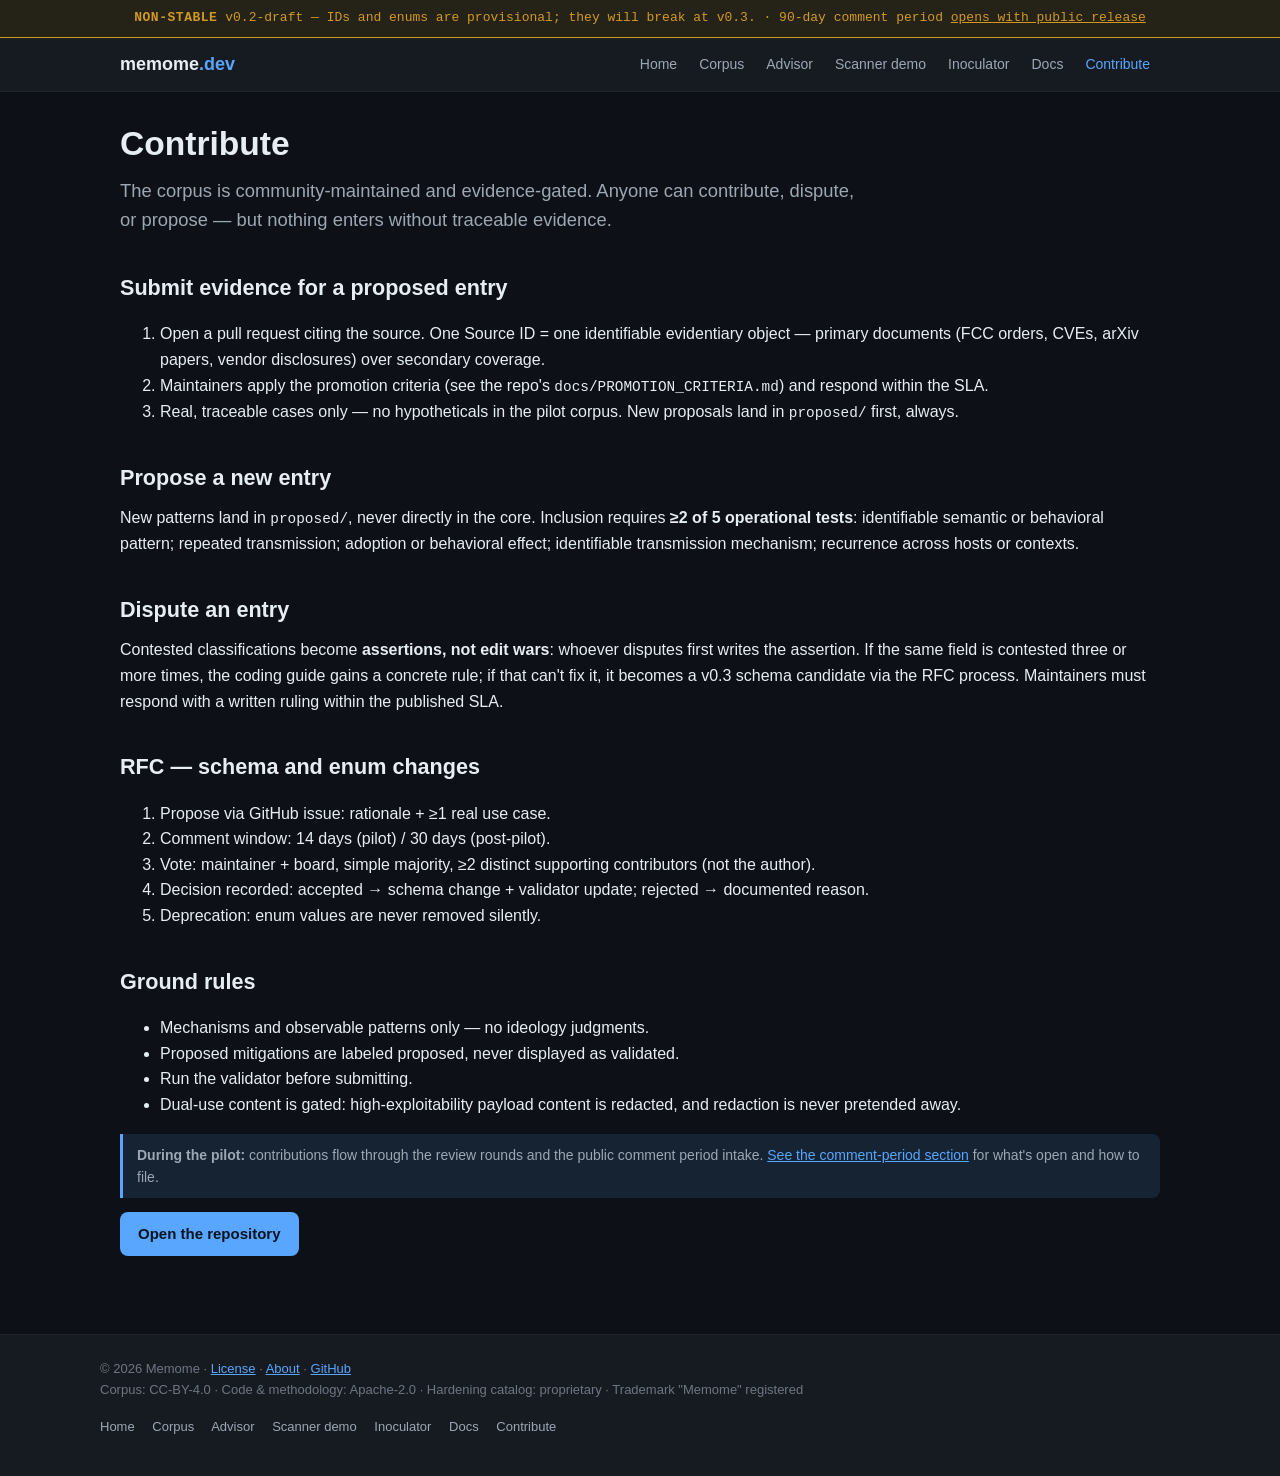
==== website/contribute.html @ 2af3780e "Memome public launch repo: corpus v0.2-draft (92 entries, all tiers), schema, governance docs, and s" ====
<!DOCTYPE html>
<html lang="en">
<head>
  <meta charset="UTF-8">
  <meta name="viewport" content="width=device-width, initial-scale=1.0">
  <title>Contribute — Memome</title>
  <meta name="description" content="Contribute evidence, disputes, and RFCs to the open Memome corpus. Inclusion requires ≥2 of 5 operational tests.">
  <link rel="stylesheet" href="assets/css/site.css">
</head>
<body>
  <div id="status-banner" class="status-banner"></div>
  <header class="site">
    <div class="nav-wrap">
      <a class="brand" href="index.html">memome<span>.dev</span></a>
      <nav class="main">
        <a href="index.html">Home</a>
        <a href="corpus.html">Corpus</a>
        <a href="advisor.html">Advisor</a>
        <a href="scanner.html">Scanner demo</a>
        <a href="inoculator.html">Inoculator</a>
        <a href="docs.html">Docs</a>
        <a href="contribute.html">Contribute</a>
      </nav>
    </div>
  </header>

  <main>
    <h1>Contribute</h1>
    <p class="lead">The corpus is community-maintained and evidence-gated. Anyone can contribute,
      dispute, or propose — but nothing enters without traceable evidence.</p>

    <h2 class="section-anchor" id="evidence">Submit evidence for a proposed entry</h2>
    <ol>
      <li>Open a pull request citing the source. One Source ID = one identifiable evidentiary object —
        primary documents (FCC orders, CVEs, arXiv papers, vendor disclosures) over secondary coverage.</li>
      <li>Maintainers apply the promotion criteria (see the repo's <code>docs/PROMOTION_CRITERIA.md</code>)
        and respond within the SLA.</li>
      <li>Real, traceable cases only — no hypotheticals in the pilot corpus. New proposals land in
        <code>proposed/</code> first, always.</li>
    </ol>

    <h2 class="section-anchor" id="new">Propose a new entry</h2>
    <p>New patterns land in <code>proposed/</code>, never directly in the core. Inclusion requires
      <b>≥2 of 5 operational tests</b>: identifiable semantic or behavioral pattern; repeated
      transmission; adoption or behavioral effect; identifiable transmission mechanism; recurrence
      across hosts or contexts.</p>

    <h2 class="section-anchor" id="dispute">Dispute an entry</h2>
    <p>Contested classifications become <b>assertions, not edit wars</b>: whoever disputes first writes
      the assertion. If the same field is contested three or more times, the coding guide gains a
      concrete rule; if that can't fix it, it becomes a v0.3 schema candidate via the RFC process.
      Maintainers must respond with a written ruling within the published SLA.</p>

    <h2 class="section-anchor" id="rfc">RFC — schema and enum changes</h2>
    <ol>
      <li>Propose via GitHub issue: rationale + ≥1 real use case.</li>
      <li>Comment window: 14 days (pilot) / 30 days (post-pilot).</li>
      <li>Vote: maintainer + board, simple majority, ≥2 distinct supporting contributors (not the author).</li>
      <li>Decision recorded: accepted → schema change + validator update; rejected → documented reason.</li>
      <li>Deprecation: enum values are never removed silently.</li>
    </ol>

    <h2 class="section-anchor" id="rules">Ground rules</h2>
    <ul>
      <li>Mechanisms and observable patterns only — no ideology judgments.</li>
      <li>Proposed mitigations are labeled proposed, never displayed as validated.</li>
      <li>Run the validator before submitting.</li>
      <li>Dual-use content is gated: high-exploitability payload content is redacted, and redaction is
        never pretended away.</li>
    </ul>

    <div class="note">
      <b>During the pilot:</b> contributions flow through the review rounds and the public comment
      period intake. <a href="docs.html#comment-period">See the comment-period section</a> for what's
      open and how to file.
    </div>
    <p><a class="btn" href="https://github.com/memome-dev/memome" rel="noopener">Open the repository</a></p>
  </main>

  <footer id="site-footer" class="site"></footer>
  <script src="assets/js/site.js"></script>
  <script>MEMOME.setActiveNav("contribute/");</script>
</body>
</html>
---- website/assets/css/site.css ----
/* Memome site styles — static-first, zero dependencies. */

:root {
  --bg: #0d1117;
  --bg-soft: #161b22;
  --bg-card: #1c2128;
  --border: #30363d;
  --border-soft: #21262d;
  --text: #e6edf3;
  --text-dim: #9da7b3;
  --text-faint: #6e7681;
  --accent: #58a6ff;
  --accent-soft: rgba(88, 166, 255, 0.12);
  --warn: #d29922;
  --warn-soft: rgba(210, 153, 34, 0.12);
  --danger: #f85149;
  --ok: #3fb950;
  --font: -apple-system, BlinkMacSystemFont, "Segoe UI", Helvetica, Arial, sans-serif;
  --mono: ui-monospace, SFMono-Regular, "SF Mono", Menlo, Consolas, monospace;
}

* { box-sizing: border-box; }

html { scroll-behavior: smooth; }

body {
  margin: 0;
  background: var(--bg);
  color: var(--text);
  font-family: var(--font);
  font-size: 16px;
  line-height: 1.6;
}

/* NON-STABLE banner (governance §6 — every page) */
.status-banner {
  background: var(--warn-soft);
  border-bottom: 1px solid var(--warn);
  color: var(--warn);
  font-family: var(--mono);
  font-size: 13px;
  text-align: center;
  padding: 8px 16px;
}
.status-banner strong { letter-spacing: 0.04em; }
.status-banner a { color: inherit; }

header.site {
  border-bottom: 1px solid var(--border-soft);
  background: var(--bg-soft);
  position: sticky;
  top: 0;
  z-index: 10;
}
.nav-wrap {
  max-width: 1080px;
  margin: 0 auto;
  padding: 0 20px;
  display: flex;
  align-items: center;
  justify-content: space-between;
  flex-wrap: wrap;
  gap: 8px;
}
.brand {
  font-weight: 700;
  font-size: 18px;
  color: var(--text);
  text-decoration: none;
  padding: 12px 0;
}
.brand span { color: var(--accent); }
nav.main { display: flex; flex-wrap: wrap; gap: 2px; }
nav.main a {
  color: var(--text-dim);
  text-decoration: none;
  font-size: 14px;
  padding: 8px 10px;
  border-radius: 6px;
}
nav.main a:hover { color: var(--text); background: var(--bg-card); }
nav.main a.active { color: var(--accent); }

main { max-width: 1080px; margin: 0 auto; padding: 32px 20px 64px; }

h1 { font-size: 2.1rem; line-height: 1.2; margin: 0 0 12px; }
h2 { font-size: 1.35rem; margin: 36px 0 10px; }
h3 { font-size: 1.05rem; margin: 24px 0 8px; }
p { margin: 0 0 14px; }
a { color: var(--accent); }
code, .mono { font-family: var(--mono); font-size: 0.9em; }
.lead { font-size: 1.15rem; color: var(--text-dim); max-width: 72ch; }

.hero { padding: 28px 0 12px; }
.hero h1 { max-width: 22ch; }
.badge-row { display: flex; flex-wrap: wrap; gap: 8px; margin: 16px 0; }
.badge {
  font-family: var(--mono);
  font-size: 12px;
  padding: 4px 10px;
  border-radius: 999px;
  border: 1px solid var(--border);
  color: var(--text-dim);
  background: var(--bg-soft);
}

.grid { display: grid; gap: 16px; }
.grid-3 { grid-template-columns: repeat(auto-fit, minmax(260px, 1fr)); }
.grid-2 { grid-template-columns: repeat(auto-fit, minmax(340px, 1fr)); }

.card {
  background: var(--bg-card);
  border: 1px solid var(--border);
  border-radius: 10px;
  padding: 20px;
}
.card h3 { margin-top: 0; }
.card .tag {
  display: inline-block;
  font-family: var(--mono);
  font-size: 11px;
  text-transform: uppercase;
  letter-spacing: 0.06em;
  padding: 2px 8px;
  border-radius: 4px;
  margin-bottom: 10px;
}
.tag.free { background: var(--accent-soft); color: var(--accent); }
.tag.tier { background: var(--warn-soft); color: var(--warn); }
.tag.later { background: rgba(248, 81, 73, 0.12); color: var(--danger); }
.card ul { margin: 8px 0 0; padding-left: 20px; }
.card li { margin-bottom: 4px; }

.cta-row { display: flex; flex-wrap: wrap; gap: 12px; margin: 20px 0 8px; }
.btn {
  display: inline-block;
  background: var(--accent);
  color: #04121f;
  font-weight: 600;
  padding: 10px 18px;
  border-radius: 8px;
  text-decoration: none;
  font-size: 15px;
}
.btn.ghost {
  background: transparent;
  color: var(--accent);
  border: 1px solid var(--accent);
}
.btn.small { padding: 6px 12px; font-size: 13px; }

.note {
  border-left: 3px solid var(--accent);
  background: var(--accent-soft);
  padding: 10px 14px;
  border-radius: 0 8px 8px 0;
  font-size: 14px;
  color: var(--text-dim);
  margin: 14px 0;
}
.note.warn { border-color: var(--warn); background: var(--warn-soft); }
.note.danger { border-color: var(--danger); background: rgba(248, 81, 73, 0.08); }

table { border-collapse: collapse; width: 100%; margin: 12px 0 20px; font-size: 14px; }
th, td { text-align: left; padding: 8px 10px; border-bottom: 1px solid var(--border-soft); vertical-align: top; }
th { color: var(--text-dim); font-weight: 600; white-space: nowrap; }
tr:hover td { background: var(--bg-soft); }

input[type="search"], textarea, select {
  width: 100%;
  background: var(--bg-soft);
  color: var(--text);
  border: 1px solid var(--border);
  border-radius: 8px;
  padding: 10px 12px;
  font-family: var(--mono);
  font-size: 14px;
}
textarea { min-height: 140px; resize: vertical; }
input[type="search"]:focus, textarea:focus, select:focus {
  outline: none; border-color: var(--accent);
}

.btn-row { display: flex; gap: 10px; align-items: center; margin: 12px 0; flex-wrap: wrap; }
button.btn { font-family: var(--font); cursor: pointer; border: none; }
button.btn:disabled { opacity: 0.5; cursor: wait; }

/* Tool outputs */
.result-card { border: 1px solid var(--border); border-radius: 8px; padding: 14px 16px; margin: 12px 0; background: var(--bg-soft); }
.result-card .rid { font-family: var(--mono); color: var(--accent); font-weight: 600; }
.result-card .rname { font-weight: 600; }
.ev { font-family: var(--mono); font-size: 12px; padding: 1px 7px; border-radius: 4px; margin-left: 6px; }
.ev.observed { background: var(--ok); color: #04240f; }
.ev.proposed { background: var(--warn-soft); color: var(--warn); }
.ev.unknown { background: var(--border); color: var(--text-dim); }
.mit { margin: 4px 0; font-size: 14px; }
.hit { font-size: 13px; color: var(--text-dim); margin: 3px 0; }
.empty { color: var(--text-faint); font-style: italic; padding: 10px 0; }

/* Entry detail */
.entry-meta { display: flex; flex-wrap: wrap; gap: 6px; margin: 10px 0 18px; }
.kv { font-size: 14px; color: var(--text-dim); margin: 2px 0; }
.kv b { color: var(--text); font-family: var(--mono); font-weight: 600; }

footer.site {
  border-top: 1px solid var(--border-soft);
  background: var(--bg-soft);
  color: var(--text-faint);
  font-size: 13px;
  padding: 24px 20px 40px;
}
.foot-wrap { max-width: 1080px; margin: 0 auto; display: flex; flex-wrap: wrap; gap: 16px; justify-content: space-between; }
.foot-wrap nav a { color: var(--text-dim); text-decoration: none; margin-right: 14px; font-size: 13px; }
.foot-wrap nav a:hover { color: var(--text); }

.section-anchor { scroll-margin-top: 80px; }
.chip {
  display: inline-block;
  font-family: var(--mono);
  font-size: 11px;
  padding: 2px 8px;
  border-radius: 999px;
  border: 1px solid var(--border);
  color: var(--text-dim);
  margin: 2px;
}
@media print {
  .status-banner, header.site, footer.site { display: none; }
  body { background: #fff; color: #000; }
}
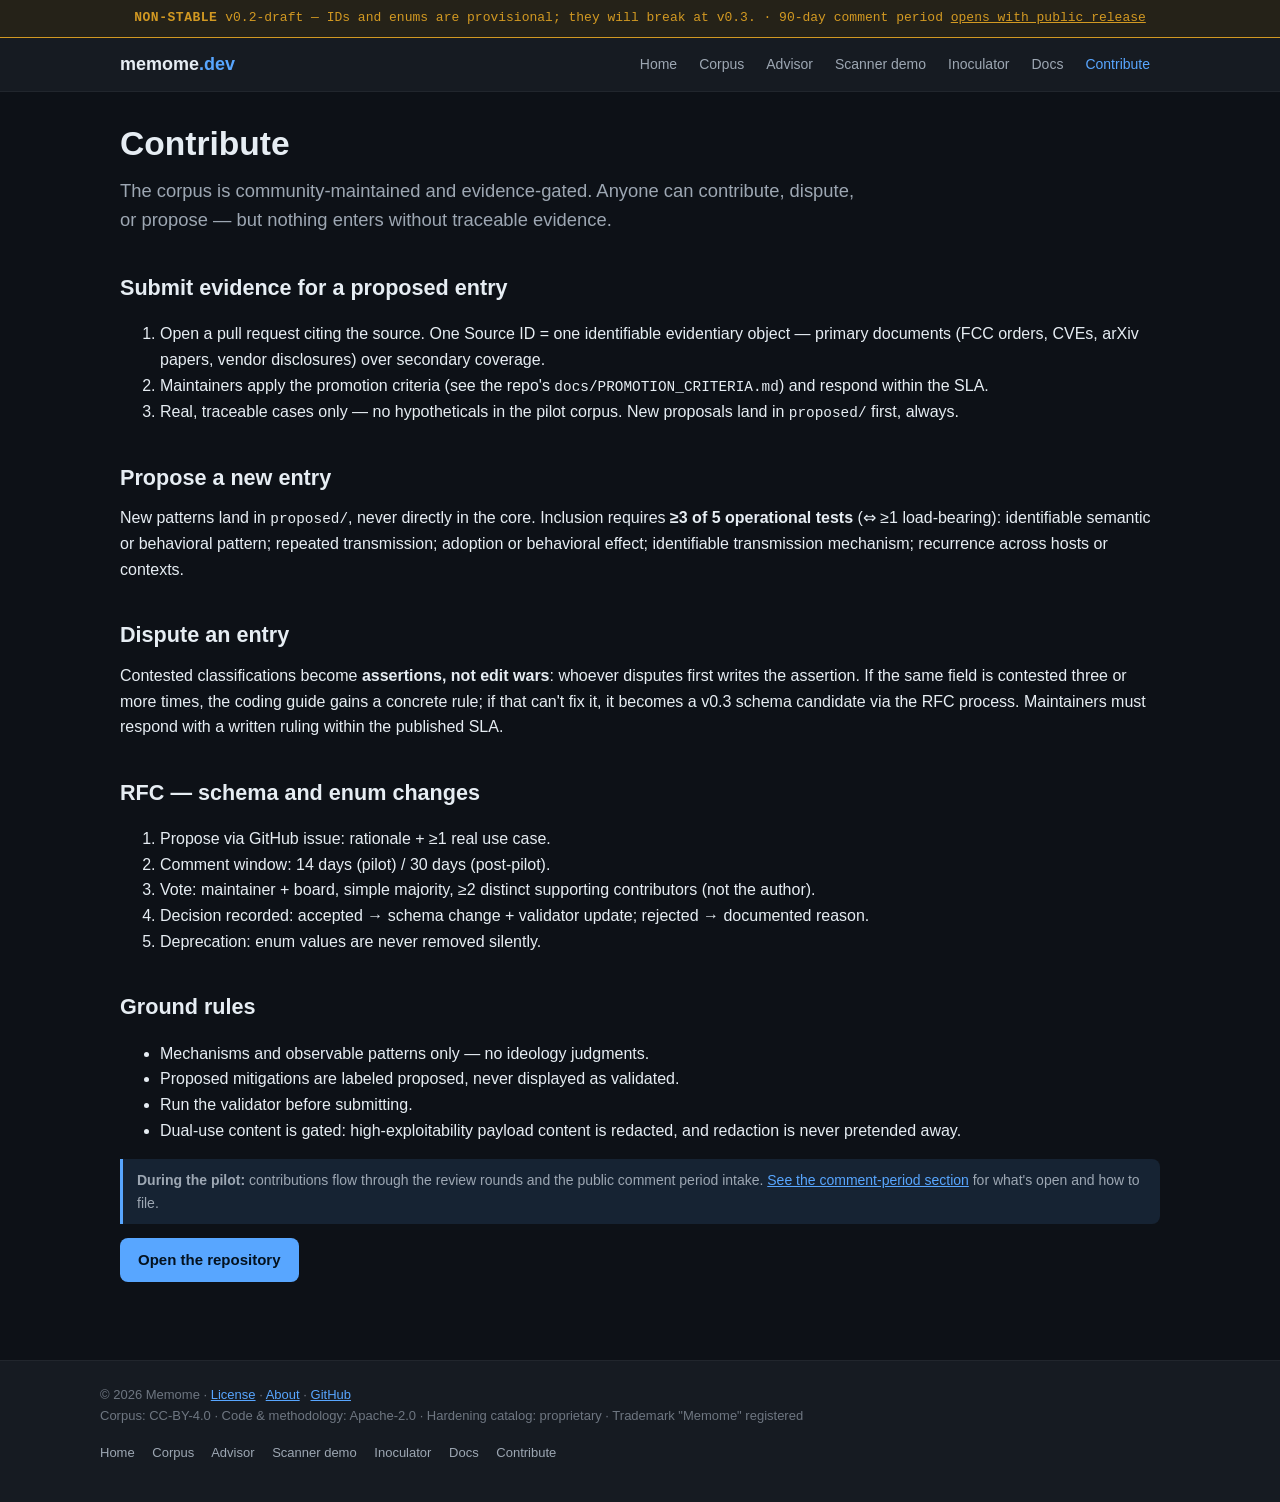
==== commit 8b9cc64c: "Website: update inclusion-criteria copy to 3-of-5 (≥1 load-bearing) rule" ====
--- a/website/contribute.html
+++ b/website/contribute.html
@@ -4,7 +4,7 @@
   <meta charset="UTF-8">
   <meta name="viewport" content="width=device-width, initial-scale=1.0">
   <title>Contribute — Memome</title>
-  <meta name="description" content="Contribute evidence, disputes, and RFCs to the open Memome corpus. Inclusion requires ≥2 of 5 operational tests.">
+  <meta name="description" content="Contribute evidence, disputes, and RFCs to the open Memome corpus. Inclusion requires ≥3 of 5 operational tests (≥1 load-bearing).">
   <link rel="stylesheet" href="assets/css/site.css">
 </head>
 <body>
@@ -41,7 +41,7 @@
 
     <h2 class="section-anchor" id="new">Propose a new entry</h2>
     <p>New patterns land in <code>proposed/</code>, never directly in the core. Inclusion requires
-      <b>≥2 of 5 operational tests</b>: identifiable semantic or behavioral pattern; repeated
+      <b>≥3 of 5 operational tests</b> (⇔ ≥1 load-bearing): identifiable semantic or behavioral pattern; repeated
       transmission; adoption or behavioral effect; identifiable transmission mechanism; recurrence
       across hosts or contexts.</p>
 
